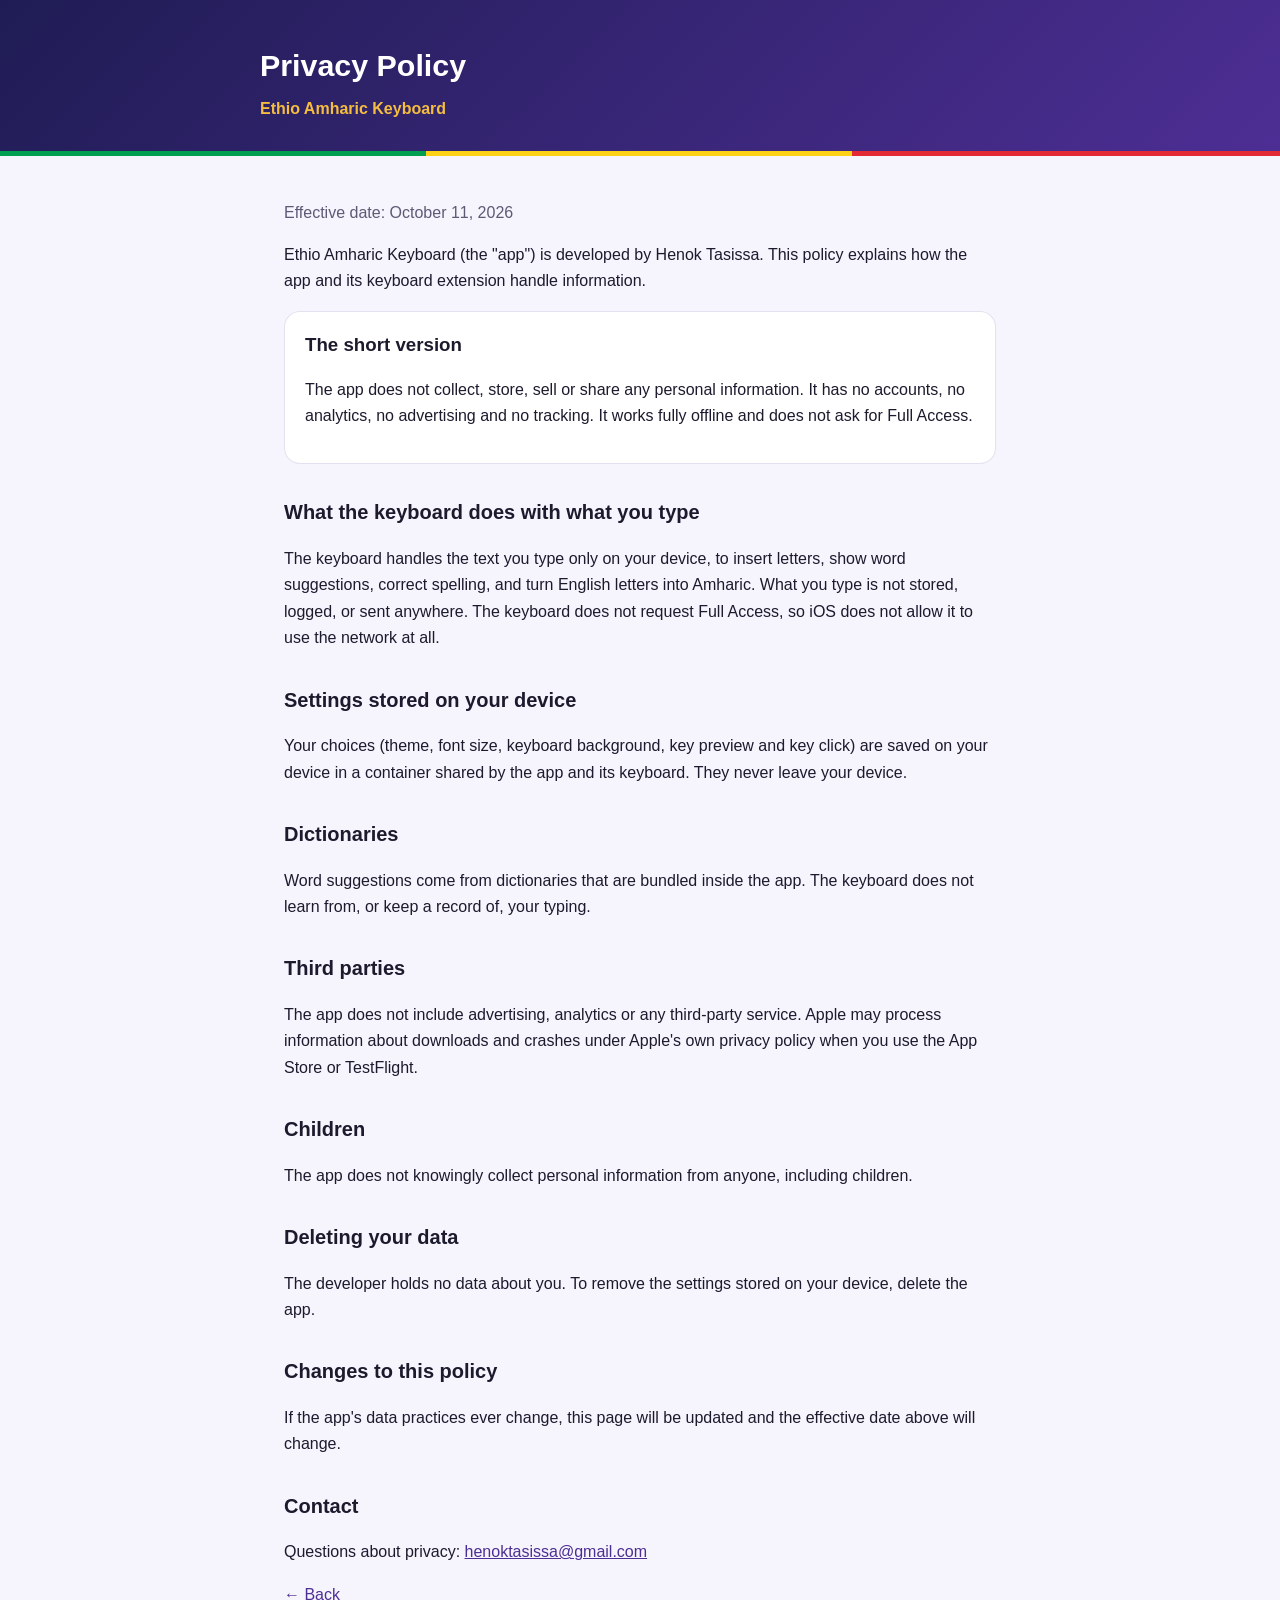
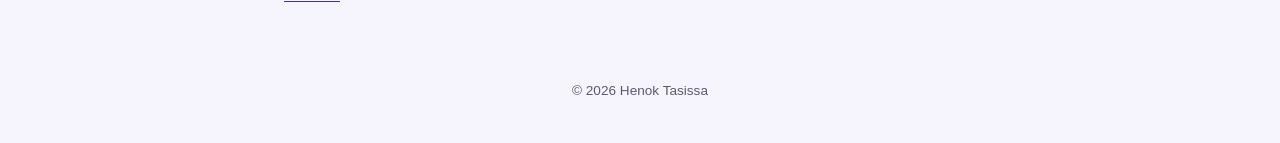
==== privacy-policy.html @ a5ea2e3e "Update legal pages: accurate privacy policy, terms and support page - Rewritten as styled web pages " ====
<!doctype html>
<html lang="en">
<head>
  <meta charset="utf-8">
  <meta name="viewport" content="width=device-width, initial-scale=1">
  <title>Privacy Policy – Ethio Amharic Keyboard</title>
  <link rel="stylesheet" href="style.css">
</head>
<body>
  <header><div class="inner">
    <h1>Privacy Policy</h1>
    <p>Ethio Amharic Keyboard</p>
  </div></header>
  <div class="stripe"></div>
  <main>
    <p class="muted">Effective date: October 11, 2026</p>
    <p>Ethio Amharic Keyboard (the "app") is developed by Henok Tasissa. This policy explains how the app and its keyboard extension handle information.</p>

    <div class="card">
      <h3>The short version</h3>
      <p>The app does not collect, store, sell or share any personal information. It has no accounts, no analytics, no advertising and no tracking. It works fully offline and does not ask for Full Access.</p>
    </div>

    <h2>What the keyboard does with what you type</h2>
    <p>The keyboard handles the text you type only on your device, to insert letters, show word suggestions, correct spelling, and turn English letters into Amharic. What you type is not stored, logged, or sent anywhere. The keyboard does not request Full Access, so iOS does not allow it to use the network at all.</p>

    <h2>Settings stored on your device</h2>
    <p>Your choices (theme, font size, keyboard background, key preview and key click) are saved on your device in a container shared by the app and its keyboard. They never leave your device.</p>

    <h2>Dictionaries</h2>
    <p>Word suggestions come from dictionaries that are bundled inside the app. The keyboard does not learn from, or keep a record of, your typing.</p>

    <h2>Third parties</h2>
    <p>The app does not include advertising, analytics or any third-party service. Apple may process information about downloads and crashes under Apple's own privacy policy when you use the App Store or TestFlight.</p>

    <h2>Children</h2>
    <p>The app does not knowingly collect personal information from anyone, including children.</p>

    <h2>Deleting your data</h2>
    <p>The developer holds no data about you. To remove the settings stored on your device, delete the app.</p>

    <h2>Changes to this policy</h2>
    <p>If the app's data practices ever change, this page will be updated and the effective date above will change.</p>

    <h2>Contact</h2>
    <p>Questions about privacy: <a href="mailto:henoktasissa@gmail.com">henoktasissa@gmail.com</a></p>

    <p><a href="./">&larr; Back</a></p>
  </main>
  <footer>&copy; 2026 Henok Tasissa</footer>
</body>
</html>
---- style.css ----
:root {
  color-scheme: light dark;
  --indigo: #1f1c54;
  --purple: #4d2e94;
  --gold: #f5bd40;
  --bg: #f6f4fc;
  --card: #ffffff;
  --text: #1c1b2e;
  --muted: #5d5a75;
  --line: rgba(77, 46, 148, 0.14);
  --link: #4d2e94;
}
@media (prefers-color-scheme: dark) {
  :root {
    --bg: #0f0d29;
    --card: #211e4a;
    --text: #f1effa;
    --muted: #b4b0d0;
    --line: rgba(255, 255, 255, 0.12);
    --link: #f5bd40;
  }
}
* { box-sizing: border-box; }
body {
  margin: 0;
  background: var(--bg);
  color: var(--text);
  font-family: -apple-system, BlinkMacSystemFont, "Segoe UI", Roboto, "Noto Sans Ethiopic", sans-serif;
  line-height: 1.65;
}
header {
  background: linear-gradient(135deg, var(--indigo), var(--purple));
  color: #fff;
  padding: 40px 24px 28px;
}
header .inner, main { max-width: 760px; margin: 0 auto; }
header h1 { margin: 0 0 6px; font-size: 1.9rem; }
header p { margin: 0; color: var(--gold); font-weight: 600; }
.stripe { height: 5px; background: linear-gradient(90deg, #009e4f 0 33.3%, #fcd116 33.3% 66.6%, #e32934 66.6%); }
main { padding: 28px 24px 56px; }
h2 { margin-top: 2rem; font-size: 1.25rem; }
a { color: var(--link); }
.card {
  background: var(--card);
  border: 1px solid var(--line);
  border-radius: 16px;
  padding: 18px 20px;
  margin: 14px 0;
}
.card h3 { margin: 0 0 4px; }
.muted { color: var(--muted); }
ul.links { list-style: none; padding: 0; }
ul.links li { margin: 10px 0; }
footer { text-align: center; color: var(--muted); font-size: 0.85rem; padding: 0 24px 40px; }
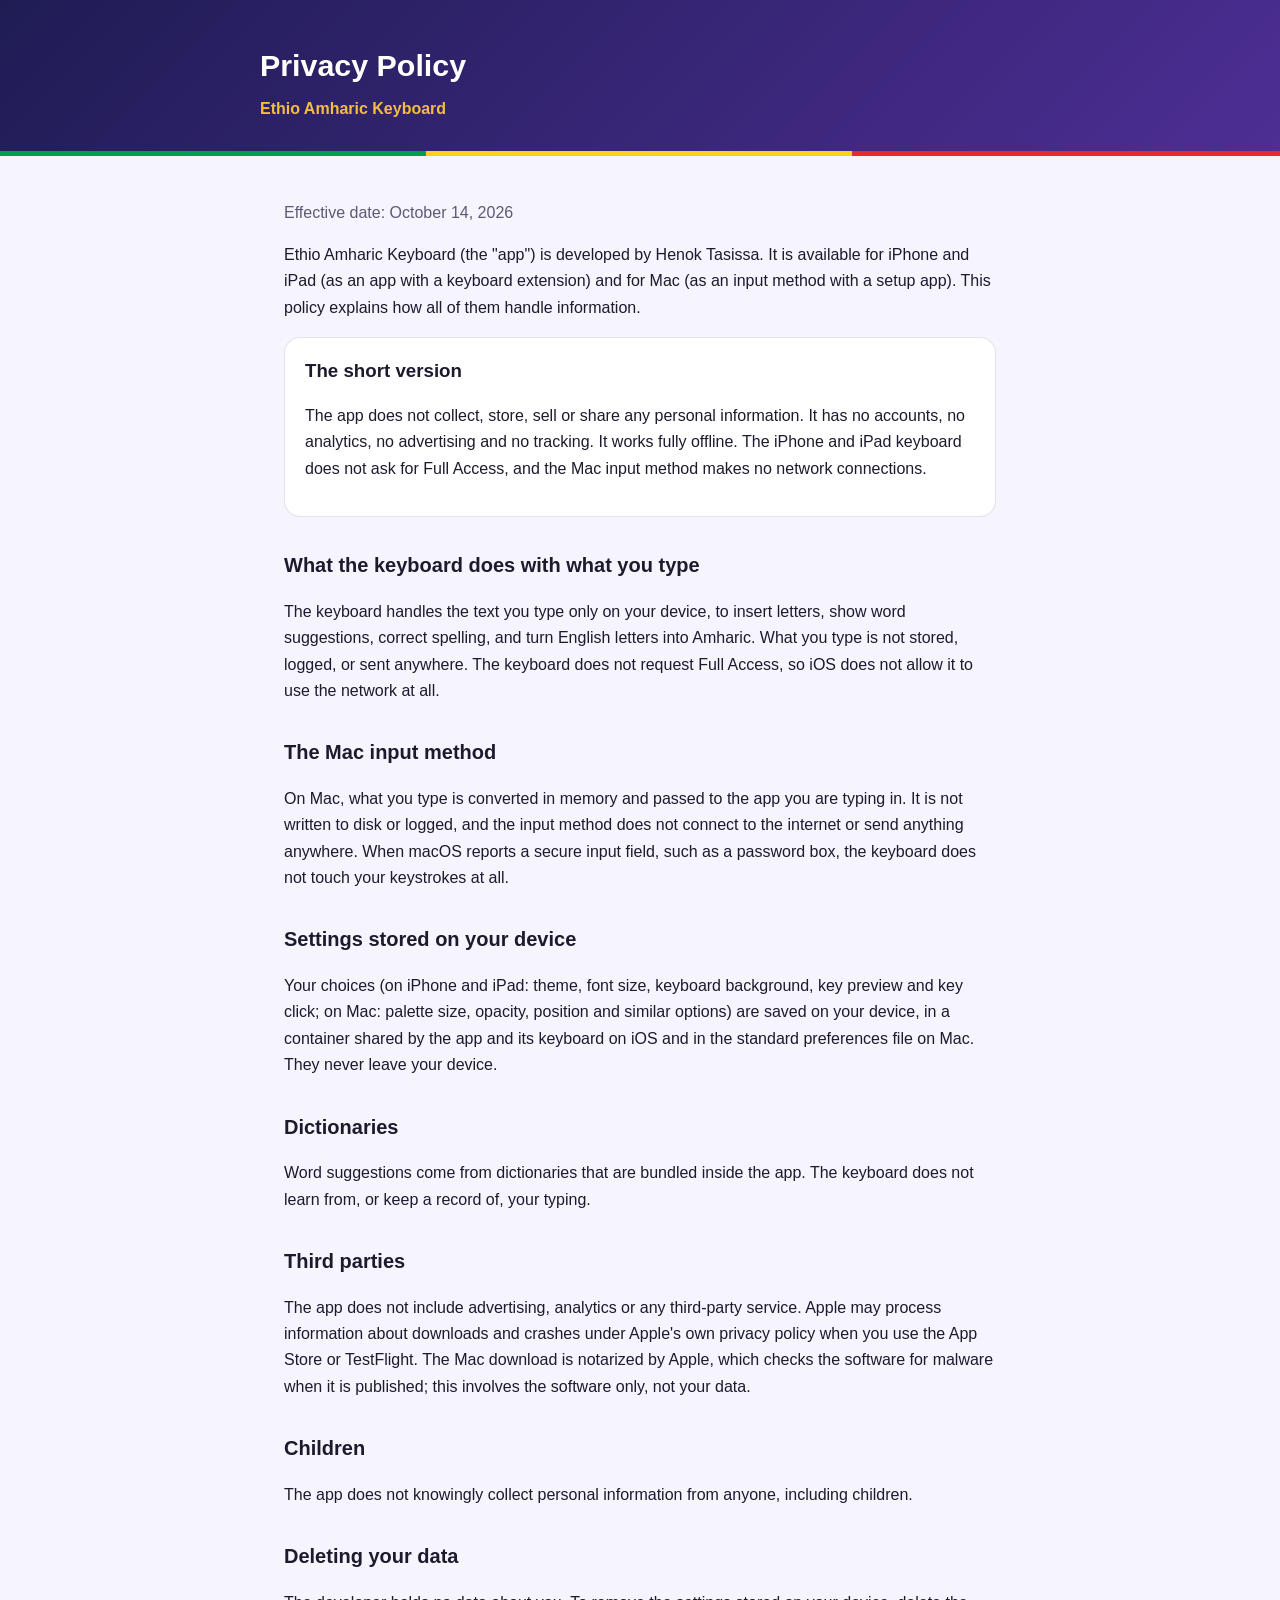
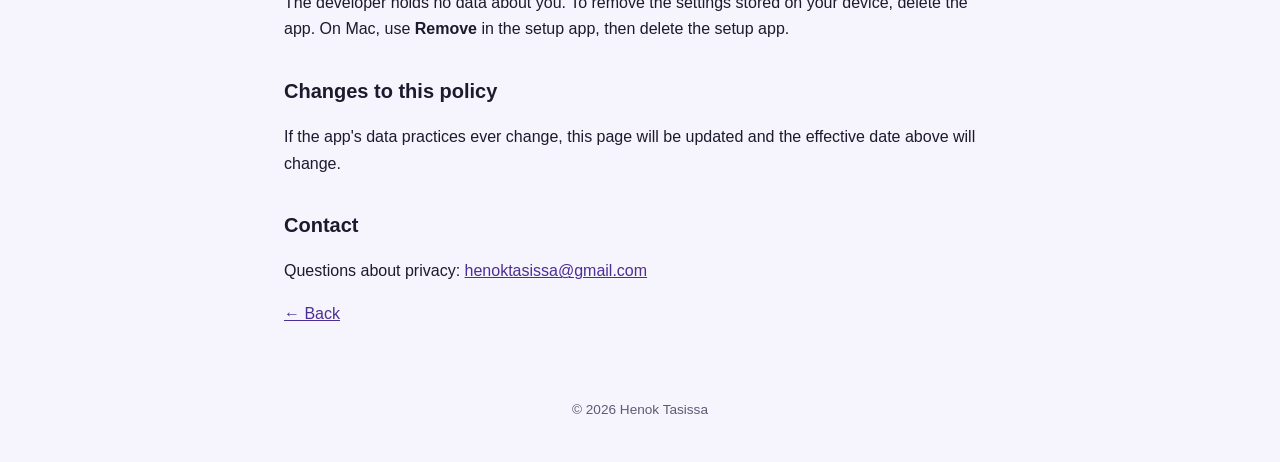
==== commit dbc221a0: "Expand legal and support pages to the Mac app Add Mac getting-started steps, a Mac section in the pr" ====
--- a/privacy-policy.html
+++ b/privacy-policy.html
@@ -13,31 +13,34 @@
   </div></header>
   <div class="stripe"></div>
   <main>
-    <p class="muted">Effective date: October 11, 2026</p>
-    <p>Ethio Amharic Keyboard (the "app") is developed by Henok Tasissa. This policy explains how the app and its keyboard extension handle information.</p>
+    <p class="muted">Effective date: October 14, 2026</p>
+    <p>Ethio Amharic Keyboard (the "app") is developed by Henok Tasissa. It is available for iPhone and iPad (as an app with a keyboard extension) and for Mac (as an input method with a setup app). This policy explains how all of them handle information.</p>
 
     <div class="card">
       <h3>The short version</h3>
-      <p>The app does not collect, store, sell or share any personal information. It has no accounts, no analytics, no advertising and no tracking. It works fully offline and does not ask for Full Access.</p>
+      <p>The app does not collect, store, sell or share any personal information. It has no accounts, no analytics, no advertising and no tracking. It works fully offline. The iPhone and iPad keyboard does not ask for Full Access, and the Mac input method makes no network connections.</p>
     </div>
 
     <h2>What the keyboard does with what you type</h2>
     <p>The keyboard handles the text you type only on your device, to insert letters, show word suggestions, correct spelling, and turn English letters into Amharic. What you type is not stored, logged, or sent anywhere. The keyboard does not request Full Access, so iOS does not allow it to use the network at all.</p>
 
+    <h2>The Mac input method</h2>
+    <p>On Mac, what you type is converted in memory and passed to the app you are typing in. It is not written to disk or logged, and the input method does not connect to the internet or send anything anywhere. When macOS reports a secure input field, such as a password box, the keyboard does not touch your keystrokes at all.</p>
+
     <h2>Settings stored on your device</h2>
-    <p>Your choices (theme, font size, keyboard background, key preview and key click) are saved on your device in a container shared by the app and its keyboard. They never leave your device.</p>
+    <p>Your choices (on iPhone and iPad: theme, font size, keyboard background, key preview and key click; on Mac: palette size, opacity, position and similar options) are saved on your device, in a container shared by the app and its keyboard on iOS and in the standard preferences file on Mac. They never leave your device.</p>
 
     <h2>Dictionaries</h2>
     <p>Word suggestions come from dictionaries that are bundled inside the app. The keyboard does not learn from, or keep a record of, your typing.</p>
 
     <h2>Third parties</h2>
-    <p>The app does not include advertising, analytics or any third-party service. Apple may process information about downloads and crashes under Apple's own privacy policy when you use the App Store or TestFlight.</p>
+    <p>The app does not include advertising, analytics or any third-party service. Apple may process information about downloads and crashes under Apple's own privacy policy when you use the App Store or TestFlight. The Mac download is notarized by Apple, which checks the software for malware when it is published; this involves the software only, not your data.</p>
 
     <h2>Children</h2>
     <p>The app does not knowingly collect personal information from anyone, including children.</p>
 
     <h2>Deleting your data</h2>
-    <p>The developer holds no data about you. To remove the settings stored on your device, delete the app.</p>
+    <p>The developer holds no data about you. To remove the settings stored on your device, delete the app. On Mac, use <strong>Remove</strong> in the setup app, then delete the setup app.</p>
 
     <h2>Changes to this policy</h2>
     <p>If the app's data practices ever change, this page will be updated and the effective date above will change.</p>
